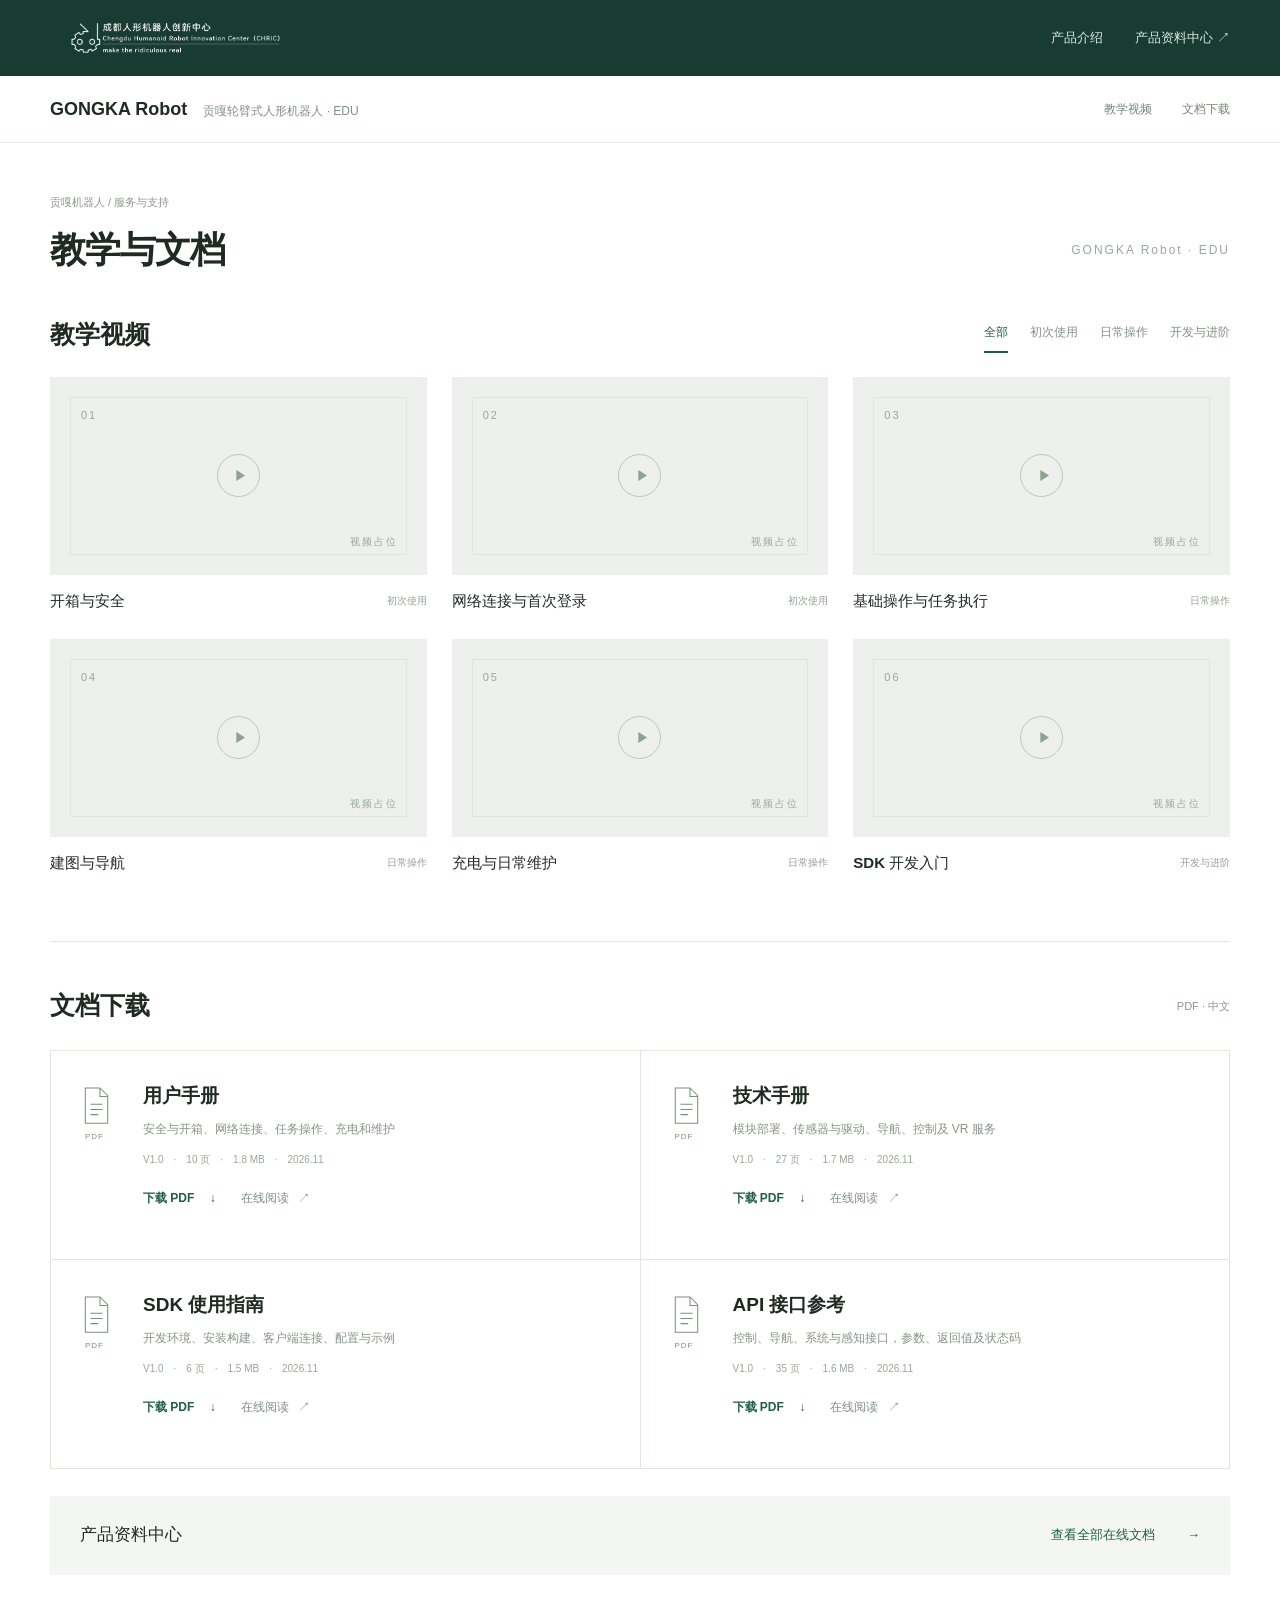
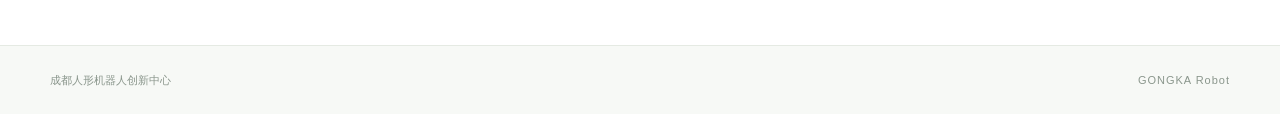
==== 贡嘎产品页-教学与文档.html @ 60c29781 "Publish GONGKA Robot product documentation and PDF manuals" ====
<!doctype html><html lang="zh-CN"><head><meta charset="utf-8"><meta name="viewport" content="width=device-width,initial-scale=1"><title>GONGKA Robot · 教学与文档</title><meta name="description" content="贡嘎机器人教学视频、用户手册、技术手册、SDK 使用指南和 API 接口参考。"><style>
*{box-sizing:border-box}html{scroll-behavior:smooth;scroll-padding-top:100px}body{margin:0;background:#fff;color:#202a25;font:14px/1.7 -apple-system,BlinkMacSystemFont,"PingFang SC","Microsoft YaHei",sans-serif}a{color:inherit;text-decoration:none}button{font:inherit}a:focus-visible,button:focus-visible{outline:2px solid #24856a;outline-offset:5px}.header{height:76px;background:#183c31;display:flex;align-items:center;justify-content:space-between;padding:0 max(32px,calc((100vw - 1180px)/2));gap:24px}.logo{display:block;width:255px;height:47px;object-fit:contain}.header-links{display:flex;gap:32px;color:#dae6df;font-size:13px}.header-links a:hover{color:white}.product-bar{border-bottom:1px solid #e6ebe7;height:67px;display:flex;align-items:center;justify-content:space-between;padding:0 max(32px,calc((100vw - 1180px)/2));gap:24px}.product-name{display:flex;align-items:baseline;gap:16px;font-size:18px;font-weight:650}.product-name small{font-size:12px;font-weight:400;color:#819087}.section-links{display:flex;gap:30px;font-size:12px;color:#77847b}.section-links a:hover{color:#18654d}main{max-width:1180px;margin:0 auto;padding:50px 0 0}.breadcrumb{font-size:11px;color:#8c9890;margin-bottom:14px}.page-heading{display:flex;align-items:center;justify-content:space-between;margin-bottom:42px}.page-heading h1{font-size:36px;line-height:1.35;font-weight:650;letter-spacing:-1px;margin:0}.page-heading span{font-size:12px;letter-spacing:2px;color:#9ca69f}.section-head{display:flex;align-items:center;justify-content:space-between;gap:20px;margin-bottom:23px}.section-head h2{font-size:25px;font-weight:600;line-height:1.5;margin:0}.filters{display:flex;gap:22px}.filters button{color:#819087;border:0;border-bottom:2px solid transparent;padding:5px 0 8px;background:none;cursor:pointer;font-size:12px}.filters button.active{color:#205d45;border-color:#205d45}.videos{display:grid;grid-template-columns:repeat(3,minmax(0,1fr));gap:26px 25px}.video-frame{aspect-ratio:16/8.4;background:#edf0ed;position:relative;display:flex;align-items:center;justify-content:center;overflow:hidden}.video-frame:before{content:'';position:absolute;inset:20px;border:1px solid #dfe5df}.video-index{position:absolute;top:29px;left:31px;font-size:11px;letter-spacing:2px;color:#9aa79d}.play{width:43px;height:43px;border:1px solid #bcc8bd;border-radius:50%;display:flex;align-items:center;justify-content:center}.play svg{width:19px;height:19px;fill:#8da28f;margin-left:3px}.placeholder{position:absolute;bottom:25px;right:29px;color:#99a69c;font-size:10px;letter-spacing:2px}.video-meta{display:flex;align-items:center;justify-content:space-between;gap:8px;padding-top:13px}.video-meta h3{font-size:15px;font-weight:550;margin:0}.video-meta>span{font-size:10px;color:#939e96;white-space:nowrap}.video-card[hidden]{display:none}.documents{margin-top:66px;padding-top:45px;border-top:1px solid #e2e8e2}.documents .section-head{margin-bottom:25px}.documents .section-head>span{font-size:11px;color:#8a978c}.doc-grid{display:grid;grid-template-columns:1fr 1fr;border-top:1px solid #e0e7df;border-left:1px solid #e0e7df}.doc-card{display:flex;gap:23px;min-height:209px;padding:31px 30px;border-bottom:1px solid #e0e7df;border-right:1px solid #e0e7df}.doc-icon{flex:0 0 39px;width:39px;color:#7b9381;padding-top:4px}.doc-icon svg{display:block;width:31px;height:40px;fill:none;stroke:#77927c;stroke-width:1.2}.doc-icon>span{font-size:8px;letter-spacing:1px;display:block;margin:4px 0 0 4px}.doc-detail{min-width:0}.doc-detail h3{font-size:19px;line-height:1.5;font-weight:600;margin:0 0 9px}.doc-detail p{font-size:12px;color:#87938a;margin:0 0 11px}.doc-meta{font-size:10px;color:#9aa69d;display:flex;align-items:center;gap:10px}.doc-links{display:flex;gap:25px;margin-top:20px;font-size:12px}.download{color:#215e45;font-weight:600}.download span{margin-left:12px}.read{color:#7f8e83}.read span{margin-left:6px}.doc-links a:hover{text-decoration:underline;text-underline-offset:5px}.online-entry{margin:27px 0 70px;display:flex;align-items:center;justify-content:space-between;background:#f3f6f2;padding:25px 30px;gap:20px}.online-entry h2{font-size:17px;font-weight:550;margin:0}.online-entry>a{font-size:13px;color:#205f45}.online-entry>a span{margin-left:28px}.footer{background:#f7f9f6;border-top:1px solid #e5eae3;padding:25px max(32px,calc((100vw - 1180px)/2));display:flex;justify-content:space-between;color:#8a968c;font-size:11px}.footer span:last-child{letter-spacing:1px}@media(max-width:1240px){main{padding-left:32px;padding-right:32px}.doc-card{padding:26px 24px;gap:17px}}@media(max-width:760px){.header{padding:0 20px;height:65px}.logo{width:205px;height:40px}.header-links{gap:16px;font-size:11px}.header-links a:first-child{display:none}.product-bar{padding:0 20px;height:64px}.product-name{font-size:16px;gap:10px}.product-name small{display:none}.section-links{gap:16px;font-size:11px}main{padding:30px 20px 0}.page-heading{margin-bottom:30px}.page-heading h1{font-size:28px}.page-heading>span{display:none}.section-head{align-items:flex-start;flex-direction:column;gap:11px}.section-head h2{font-size:23px}.filters{gap:23px}.videos{grid-template-columns:1fr 1fr;gap:22px 15px}.video-frame:before{inset:10px}.video-index{top:16px;left:18px;font-size:9px}.placeholder{bottom:14px;right:16px;font-size:8px;letter-spacing:1px}.play{width:33px;height:33px}.play svg{width:15px;height:15px}.video-meta{display:block;padding-top:9px}.video-meta h3{font-size:12px}.video-meta>span{font-size:9px}.documents{margin-top:40px;padding-top:30px}.documents .section-head{flex-direction:row;align-items:center}.doc-grid{grid-template-columns:1fr}.doc-card{min-height:190px;padding:25px 22px;gap:22px}.doc-detail h3{font-size:18px}.doc-detail p{font-size:11px}.doc-meta{gap:8px}.online-entry{padding:23px 22px;margin-bottom:40px}.online-entry h2{font-size:15px}.online-entry>a{font-size:11px}.online-entry>a span{margin-left:12px}.footer{padding:22px 20px;font-size:10px}.footer span:last-child{display:none}}
</style></head><body><header class="header"><img class="logo" src="assets/company-logo.png" alt="成都人形机器人创新中心"><nav class="header-links" aria-label="官网导航"><a href="index.html#intro">产品介绍</a><a href="index.html">产品资料中心 ↗</a></nav></header><div class="product-bar"><div class="product-name">GONGKA Robot<small>贡嘎轮臂式人形机器人 · EDU</small></div><nav class="section-links" aria-label="本页导航"><a href="#videos">教学视频</a><a href="#documents">文档下载</a></nav></div><main><div class="breadcrumb">贡嘎机器人 / 服务与支持</div><div class="page-heading"><h1>教学与文档</h1><span>GONGKA Robot · EDU</span></div><section id="videos"><div class="section-head"><h2>教学视频</h2><div class="filters" aria-label="视频分类"><button type="button" class="active" data-filter="全部" aria-pressed="true">全部</button><button type="button" data-filter="初次使用" aria-pressed="false">初次使用</button><button type="button" data-filter="日常操作" aria-pressed="false">日常操作</button><button type="button" data-filter="开发与进阶" aria-pressed="false">开发与进阶</button></div></div><div class="videos"><article class="video-card" data-category="初次使用"><div class="video-frame" role="img" aria-label="开箱与安全，视频占位"><span class="video-index">01</span><span class="play" aria-hidden="true"><svg viewBox="0 0 24 24"><path d="M8 5l11 7-11 7z"/></svg></span><span class="placeholder">视频占位</span></div><div class="video-meta"><h3>开箱与安全</h3><span>初次使用</span></div></article><article class="video-card" data-category="初次使用"><div class="video-frame" role="img" aria-label="网络连接与首次登录，视频占位"><span class="video-index">02</span><span class="play" aria-hidden="true"><svg viewBox="0 0 24 24"><path d="M8 5l11 7-11 7z"/></svg></span><span class="placeholder">视频占位</span></div><div class="video-meta"><h3>网络连接与首次登录</h3><span>初次使用</span></div></article><article class="video-card" data-category="日常操作"><div class="video-frame" role="img" aria-label="基础操作与任务执行，视频占位"><span class="video-index">03</span><span class="play" aria-hidden="true"><svg viewBox="0 0 24 24"><path d="M8 5l11 7-11 7z"/></svg></span><span class="placeholder">视频占位</span></div><div class="video-meta"><h3>基础操作与任务执行</h3><span>日常操作</span></div></article><article class="video-card" data-category="日常操作"><div class="video-frame" role="img" aria-label="建图与导航，视频占位"><span class="video-index">04</span><span class="play" aria-hidden="true"><svg viewBox="0 0 24 24"><path d="M8 5l11 7-11 7z"/></svg></span><span class="placeholder">视频占位</span></div><div class="video-meta"><h3>建图与导航</h3><span>日常操作</span></div></article><article class="video-card" data-category="日常操作"><div class="video-frame" role="img" aria-label="充电与日常维护，视频占位"><span class="video-index">05</span><span class="play" aria-hidden="true"><svg viewBox="0 0 24 24"><path d="M8 5l11 7-11 7z"/></svg></span><span class="placeholder">视频占位</span></div><div class="video-meta"><h3>充电与日常维护</h3><span>日常操作</span></div></article><article class="video-card" data-category="开发与进阶"><div class="video-frame" role="img" aria-label="SDK 开发入门，视频占位"><span class="video-index">06</span><span class="play" aria-hidden="true"><svg viewBox="0 0 24 24"><path d="M8 5l11 7-11 7z"/></svg></span><span class="placeholder">视频占位</span></div><div class="video-meta"><h3>SDK 开发入门</h3><span>开发与进阶</span></div></article></div></section><section class="documents" id="documents"><div class="section-head"><h2>文档下载</h2><span>PDF · 中文</span></div><div class="doc-grid"><article class="doc-card"><div class="doc-icon" aria-hidden="true"><svg viewBox="0 0 36 44"><path d="M5 1h17l9 9v32H5zM22 1v10h9M11 20h14M11 26h14M11 32h9"/></svg><span>PDF</span></div><div class="doc-detail"><h3>用户手册</h3><p>安全与开箱、网络连接、任务操作、充电和维护</p><div class="doc-meta">V1.0<span>·</span>10 页<span>·</span>1.8 MB<span>·</span>2026.11</div><div class="doc-links"><a class="download" href="PDF/GONGKA Robot 用户手册.pdf" download>下载 PDF <span aria-hidden="true">↓</span></a><a class="read" href="index.html#manual">在线阅读 <span aria-hidden="true">↗</span></a></div></div></article><article class="doc-card"><div class="doc-icon" aria-hidden="true"><svg viewBox="0 0 36 44"><path d="M5 1h17l9 9v32H5zM22 1v10h9M11 20h14M11 26h14M11 32h9"/></svg><span>PDF</span></div><div class="doc-detail"><h3>技术手册</h3><p>模块部署、传感器与驱动、导航、控制及 VR 服务</p><div class="doc-meta">V1.0<span>·</span>27 页<span>·</span>1.7 MB<span>·</span>2026.11</div><div class="doc-links"><a class="download" href="PDF/GONGKA Robot 技术手册.pdf" download>下载 PDF <span aria-hidden="true">↓</span></a><a class="read" href="index.html#technical">在线阅读 <span aria-hidden="true">↗</span></a></div></div></article><article class="doc-card"><div class="doc-icon" aria-hidden="true"><svg viewBox="0 0 36 44"><path d="M5 1h17l9 9v32H5zM22 1v10h9M11 20h14M11 26h14M11 32h9"/></svg><span>PDF</span></div><div class="doc-detail"><h3>SDK 使用指南</h3><p>开发环境、安装构建、客户端连接、配置与示例</p><div class="doc-meta">V1.0<span>·</span>6 页<span>·</span>1.5 MB<span>·</span>2026.11</div><div class="doc-links"><a class="download" href="PDF/GONGKA Robot SDK 使用指南.pdf" download>下载 PDF <span aria-hidden="true">↓</span></a><a class="read" href="index.html#sdk">在线阅读 <span aria-hidden="true">↗</span></a></div></div></article><article class="doc-card"><div class="doc-icon" aria-hidden="true"><svg viewBox="0 0 36 44"><path d="M5 1h17l9 9v32H5zM22 1v10h9M11 20h14M11 26h14M11 32h9"/></svg><span>PDF</span></div><div class="doc-detail"><h3>API 接口参考</h3><p>控制、导航、系统与感知接口，参数、返回值及状态码</p><div class="doc-meta">V1.0<span>·</span>35 页<span>·</span>1.6 MB<span>·</span>2026.11</div><div class="doc-links"><a class="download" href="PDF/GONGKA Robot API 接口参考.pdf" download>下载 PDF <span aria-hidden="true">↓</span></a><a class="read" href="index.html#api">在线阅读 <span aria-hidden="true">↗</span></a></div></div></article></div></section><section class="online-entry"><h2>产品资料中心</h2><a href="index.html">查看全部在线文档 <span aria-hidden="true">→</span></a></section></main><footer class="footer"><span>成都人形机器人创新中心</span><span>GONGKA Robot</span></footer><script>document.querySelectorAll('[data-filter]').forEach(button=>button.addEventListener('click',()=>{const selected=button.dataset.filter;document.querySelectorAll('[data-filter]').forEach(b=>{const active=b===button;b.classList.toggle('active',active);b.setAttribute('aria-pressed',String(active));});document.querySelectorAll('.video-card').forEach(card=>card.hidden=selected!=='全部'&&card.dataset.category!==selected);}));</script></body></html>
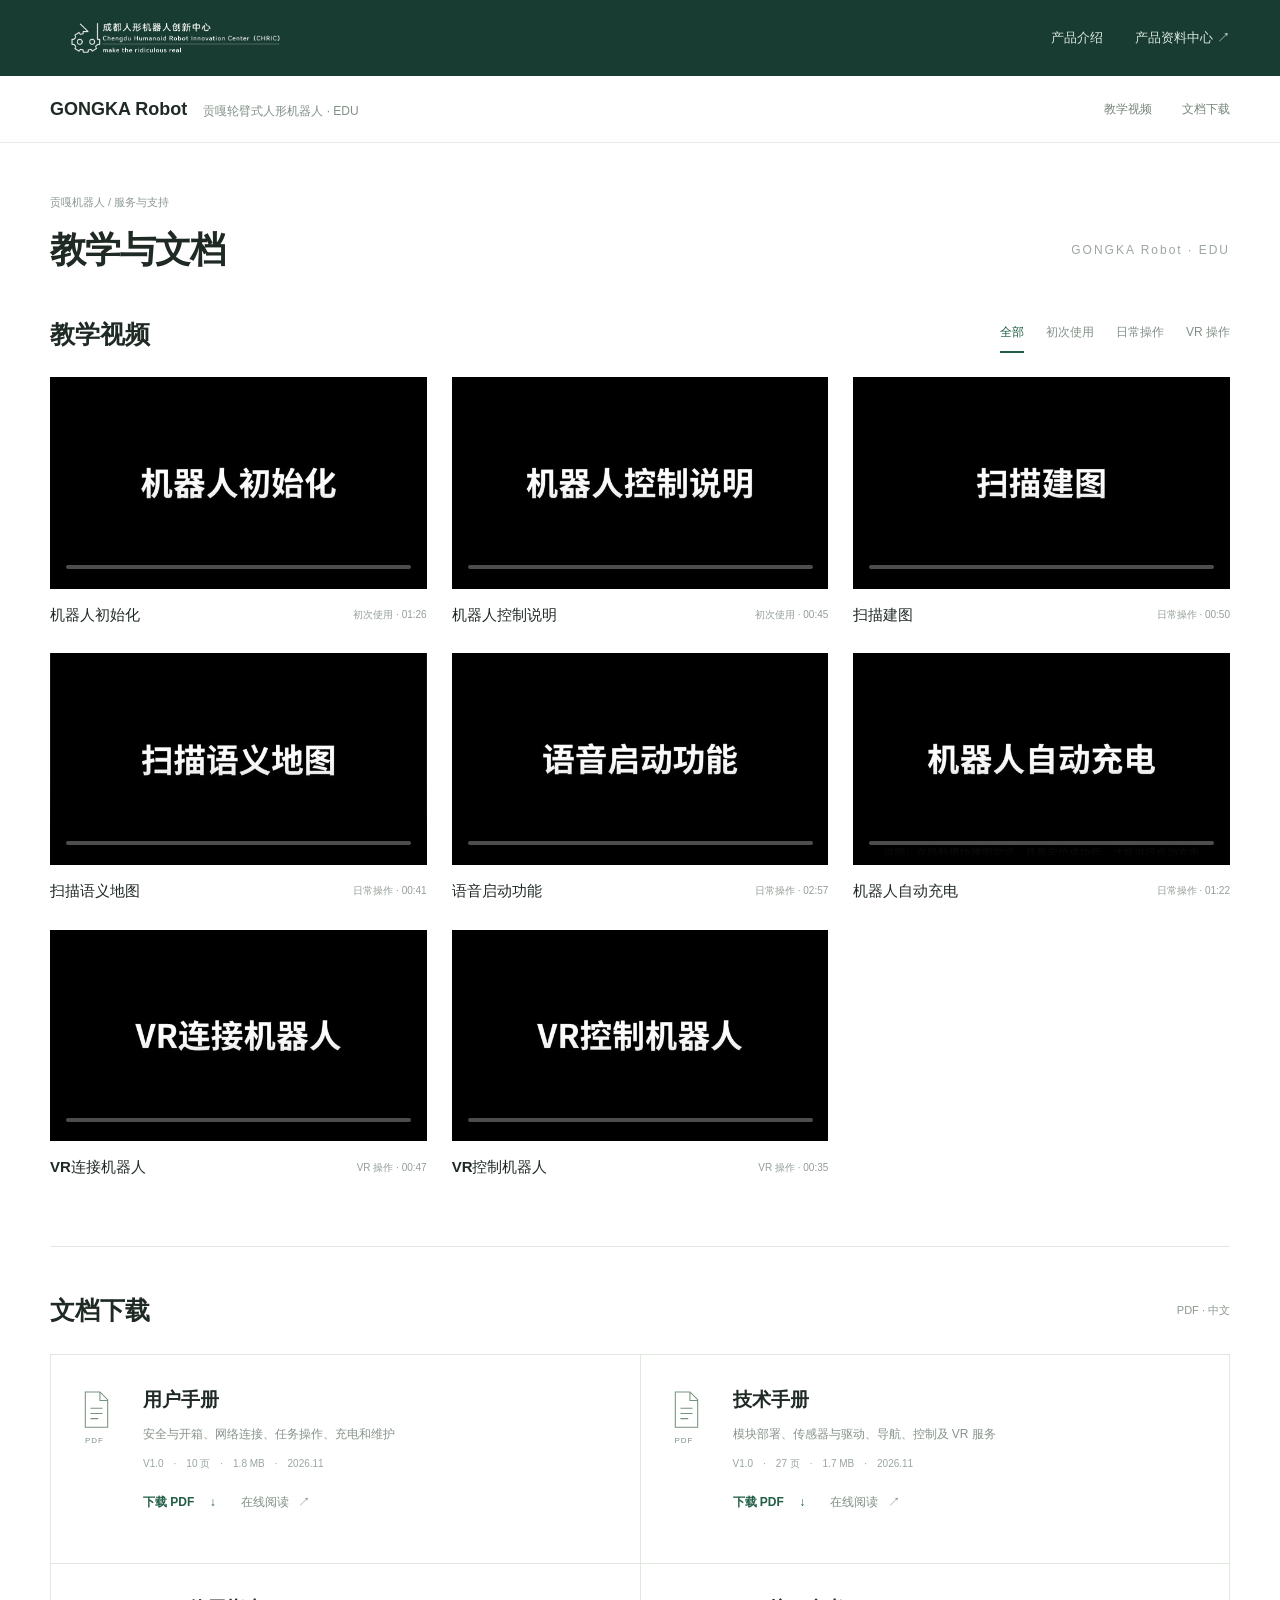
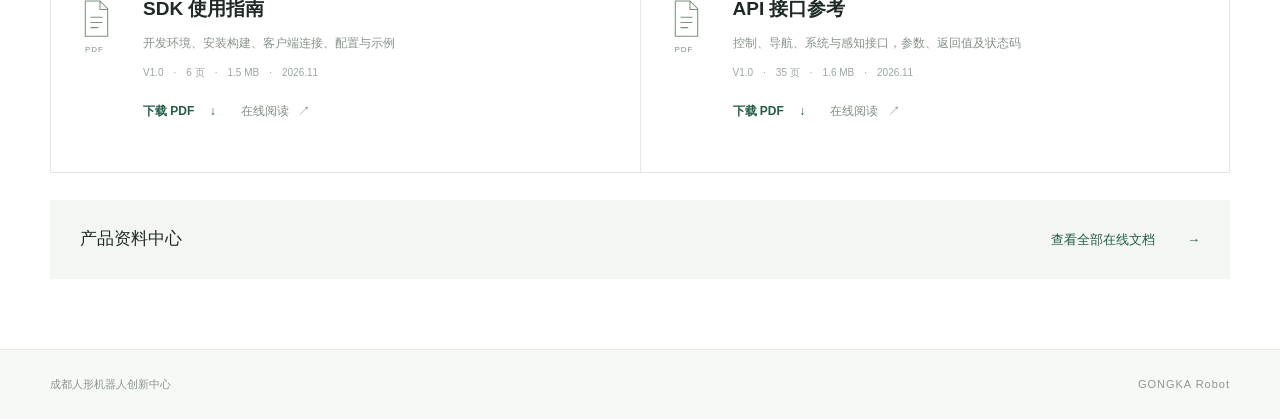
==== commit 7208d1d8: "Publish Gongka teaching videos with first-frame title covers" ====
--- a/贡嘎产品页-教学与文档.html
+++ b/贡嘎产品页-教学与文档.html
@@ -1,3 +1,3 @@
 <!doctype html><html lang="zh-CN"><head><meta charset="utf-8"><meta name="viewport" content="width=device-width,initial-scale=1"><title>GONGKA Robot · 教学与文档</title><meta name="description" content="贡嘎机器人教学视频、用户手册、技术手册、SDK 使用指南和 API 接口参考。"><style>
 *{box-sizing:border-box}html{scroll-behavior:smooth;scroll-padding-top:100px}body{margin:0;background:#fff;color:#202a25;font:14px/1.7 -apple-system,BlinkMacSystemFont,"PingFang SC","Microsoft YaHei",sans-serif}a{color:inherit;text-decoration:none}button{font:inherit}a:focus-visible,button:focus-visible{outline:2px solid #24856a;outline-offset:5px}.header{height:76px;background:#183c31;display:flex;align-items:center;justify-content:space-between;padding:0 max(32px,calc((100vw - 1180px)/2));gap:24px}.logo{display:block;width:255px;height:47px;object-fit:contain}.header-links{display:flex;gap:32px;color:#dae6df;font-size:13px}.header-links a:hover{color:white}.product-bar{border-bottom:1px solid #e6ebe7;height:67px;display:flex;align-items:center;justify-content:space-between;padding:0 max(32px,calc((100vw - 1180px)/2));gap:24px}.product-name{display:flex;align-items:baseline;gap:16px;font-size:18px;font-weight:650}.product-name small{font-size:12px;font-weight:400;color:#819087}.section-links{display:flex;gap:30px;font-size:12px;color:#77847b}.section-links a:hover{color:#18654d}main{max-width:1180px;margin:0 auto;padding:50px 0 0}.breadcrumb{font-size:11px;color:#8c9890;margin-bottom:14px}.page-heading{display:flex;align-items:center;justify-content:space-between;margin-bottom:42px}.page-heading h1{font-size:36px;line-height:1.35;font-weight:650;letter-spacing:-1px;margin:0}.page-heading span{font-size:12px;letter-spacing:2px;color:#9ca69f}.section-head{display:flex;align-items:center;justify-content:space-between;gap:20px;margin-bottom:23px}.section-head h2{font-size:25px;font-weight:600;line-height:1.5;margin:0}.filters{display:flex;gap:22px}.filters button{color:#819087;border:0;border-bottom:2px solid transparent;padding:5px 0 8px;background:none;cursor:pointer;font-size:12px}.filters button.active{color:#205d45;border-color:#205d45}.videos{display:grid;grid-template-columns:repeat(3,minmax(0,1fr));gap:26px 25px}.video-frame{aspect-ratio:16/8.4;background:#edf0ed;position:relative;display:flex;align-items:center;justify-content:center;overflow:hidden}.video-frame:before{content:'';position:absolute;inset:20px;border:1px solid #dfe5df}.video-index{position:absolute;top:29px;left:31px;font-size:11px;letter-spacing:2px;color:#9aa79d}.play{width:43px;height:43px;border:1px solid #bcc8bd;border-radius:50%;display:flex;align-items:center;justify-content:center}.play svg{width:19px;height:19px;fill:#8da28f;margin-left:3px}.placeholder{position:absolute;bottom:25px;right:29px;color:#99a69c;font-size:10px;letter-spacing:2px}.video-meta{display:flex;align-items:center;justify-content:space-between;gap:8px;padding-top:13px}.video-meta h3{font-size:15px;font-weight:550;margin:0}.video-meta>span{font-size:10px;color:#939e96;white-space:nowrap}.video-card[hidden]{display:none}.documents{margin-top:66px;padding-top:45px;border-top:1px solid #e2e8e2}.documents .section-head{margin-bottom:25px}.documents .section-head>span{font-size:11px;color:#8a978c}.doc-grid{display:grid;grid-template-columns:1fr 1fr;border-top:1px solid #e0e7df;border-left:1px solid #e0e7df}.doc-card{display:flex;gap:23px;min-height:209px;padding:31px 30px;border-bottom:1px solid #e0e7df;border-right:1px solid #e0e7df}.doc-icon{flex:0 0 39px;width:39px;color:#7b9381;padding-top:4px}.doc-icon svg{display:block;width:31px;height:40px;fill:none;stroke:#77927c;stroke-width:1.2}.doc-icon>span{font-size:8px;letter-spacing:1px;display:block;margin:4px 0 0 4px}.doc-detail{min-width:0}.doc-detail h3{font-size:19px;line-height:1.5;font-weight:600;margin:0 0 9px}.doc-detail p{font-size:12px;color:#87938a;margin:0 0 11px}.doc-meta{font-size:10px;color:#9aa69d;display:flex;align-items:center;gap:10px}.doc-links{display:flex;gap:25px;margin-top:20px;font-size:12px}.download{color:#215e45;font-weight:600}.download span{margin-left:12px}.read{color:#7f8e83}.read span{margin-left:6px}.doc-links a:hover{text-decoration:underline;text-underline-offset:5px}.online-entry{margin:27px 0 70px;display:flex;align-items:center;justify-content:space-between;background:#f3f6f2;padding:25px 30px;gap:20px}.online-entry h2{font-size:17px;font-weight:550;margin:0}.online-entry>a{font-size:13px;color:#205f45}.online-entry>a span{margin-left:28px}.footer{background:#f7f9f6;border-top:1px solid #e5eae3;padding:25px max(32px,calc((100vw - 1180px)/2));display:flex;justify-content:space-between;color:#8a968c;font-size:11px}.footer span:last-child{letter-spacing:1px}@media(max-width:1240px){main{padding-left:32px;padding-right:32px}.doc-card{padding:26px 24px;gap:17px}}@media(max-width:760px){.header{padding:0 20px;height:65px}.logo{width:205px;height:40px}.header-links{gap:16px;font-size:11px}.header-links a:first-child{display:none}.product-bar{padding:0 20px;height:64px}.product-name{font-size:16px;gap:10px}.product-name small{display:none}.section-links{gap:16px;font-size:11px}main{padding:30px 20px 0}.page-heading{margin-bottom:30px}.page-heading h1{font-size:28px}.page-heading>span{display:none}.section-head{align-items:flex-start;flex-direction:column;gap:11px}.section-head h2{font-size:23px}.filters{gap:23px}.videos{grid-template-columns:1fr 1fr;gap:22px 15px}.video-frame:before{inset:10px}.video-index{top:16px;left:18px;font-size:9px}.placeholder{bottom:14px;right:16px;font-size:8px;letter-spacing:1px}.play{width:33px;height:33px}.play svg{width:15px;height:15px}.video-meta{display:block;padding-top:9px}.video-meta h3{font-size:12px}.video-meta>span{font-size:9px}.documents{margin-top:40px;padding-top:30px}.documents .section-head{flex-direction:row;align-items:center}.doc-grid{grid-template-columns:1fr}.doc-card{min-height:190px;padding:25px 22px;gap:22px}.doc-detail h3{font-size:18px}.doc-detail p{font-size:11px}.doc-meta{gap:8px}.online-entry{padding:23px 22px;margin-bottom:40px}.online-entry h2{font-size:15px}.online-entry>a{font-size:11px}.online-entry>a span{margin-left:12px}.footer{padding:22px 20px;font-size:10px}.footer span:last-child{display:none}}
-</style></head><body><header class="header"><img class="logo" src="assets/company-logo.png" alt="成都人形机器人创新中心"><nav class="header-links" aria-label="官网导航"><a href="index.html#intro">产品介绍</a><a href="index.html">产品资料中心 ↗</a></nav></header><div class="product-bar"><div class="product-name">GONGKA Robot<small>贡嘎轮臂式人形机器人 · EDU</small></div><nav class="section-links" aria-label="本页导航"><a href="#videos">教学视频</a><a href="#documents">文档下载</a></nav></div><main><div class="breadcrumb">贡嘎机器人 / 服务与支持</div><div class="page-heading"><h1>教学与文档</h1><span>GONGKA Robot · EDU</span></div><section id="videos"><div class="section-head"><h2>教学视频</h2><div class="filters" aria-label="视频分类"><button type="button" class="active" data-filter="全部" aria-pressed="true">全部</button><button type="button" data-filter="初次使用" aria-pressed="false">初次使用</button><button type="button" data-filter="日常操作" aria-pressed="false">日常操作</button><button type="button" data-filter="开发与进阶" aria-pressed="false">开发与进阶</button></div></div><div class="videos"><article class="video-card" data-category="初次使用"><div class="video-frame" role="img" aria-label="开箱与安全，视频占位"><span class="video-index">01</span><span class="play" aria-hidden="true"><svg viewBox="0 0 24 24"><path d="M8 5l11 7-11 7z"/></svg></span><span class="placeholder">视频占位</span></div><div class="video-meta"><h3>开箱与安全</h3><span>初次使用</span></div></article><article class="video-card" data-category="初次使用"><div class="video-frame" role="img" aria-label="网络连接与首次登录，视频占位"><span class="video-index">02</span><span class="play" aria-hidden="true"><svg viewBox="0 0 24 24"><path d="M8 5l11 7-11 7z"/></svg></span><span class="placeholder">视频占位</span></div><div class="video-meta"><h3>网络连接与首次登录</h3><span>初次使用</span></div></article><article class="video-card" data-category="日常操作"><div class="video-frame" role="img" aria-label="基础操作与任务执行，视频占位"><span class="video-index">03</span><span class="play" aria-hidden="true"><svg viewBox="0 0 24 24"><path d="M8 5l11 7-11 7z"/></svg></span><span class="placeholder">视频占位</span></div><div class="video-meta"><h3>基础操作与任务执行</h3><span>日常操作</span></div></article><article class="video-card" data-category="日常操作"><div class="video-frame" role="img" aria-label="建图与导航，视频占位"><span class="video-index">04</span><span class="play" aria-hidden="true"><svg viewBox="0 0 24 24"><path d="M8 5l11 7-11 7z"/></svg></span><span class="placeholder">视频占位</span></div><div class="video-meta"><h3>建图与导航</h3><span>日常操作</span></div></article><article class="video-card" data-category="日常操作"><div class="video-frame" role="img" aria-label="充电与日常维护，视频占位"><span class="video-index">05</span><span class="play" aria-hidden="true"><svg viewBox="0 0 24 24"><path d="M8 5l11 7-11 7z"/></svg></span><span class="placeholder">视频占位</span></div><div class="video-meta"><h3>充电与日常维护</h3><span>日常操作</span></div></article><article class="video-card" data-category="开发与进阶"><div class="video-frame" role="img" aria-label="SDK 开发入门，视频占位"><span class="video-index">06</span><span class="play" aria-hidden="true"><svg viewBox="0 0 24 24"><path d="M8 5l11 7-11 7z"/></svg></span><span class="placeholder">视频占位</span></div><div class="video-meta"><h3>SDK 开发入门</h3><span>开发与进阶</span></div></article></div></section><section class="documents" id="documents"><div class="section-head"><h2>文档下载</h2><span>PDF · 中文</span></div><div class="doc-grid"><article class="doc-card"><div class="doc-icon" aria-hidden="true"><svg viewBox="0 0 36 44"><path d="M5 1h17l9 9v32H5zM22 1v10h9M11 20h14M11 26h14M11 32h9"/></svg><span>PDF</span></div><div class="doc-detail"><h3>用户手册</h3><p>安全与开箱、网络连接、任务操作、充电和维护</p><div class="doc-meta">V1.0<span>·</span>10 页<span>·</span>1.8 MB<span>·</span>2026.11</div><div class="doc-links"><a class="download" href="PDF/GONGKA Robot 用户手册.pdf" download>下载 PDF <span aria-hidden="true">↓</span></a><a class="read" href="index.html#manual">在线阅读 <span aria-hidden="true">↗</span></a></div></div></article><article class="doc-card"><div class="doc-icon" aria-hidden="true"><svg viewBox="0 0 36 44"><path d="M5 1h17l9 9v32H5zM22 1v10h9M11 20h14M11 26h14M11 32h9"/></svg><span>PDF</span></div><div class="doc-detail"><h3>技术手册</h3><p>模块部署、传感器与驱动、导航、控制及 VR 服务</p><div class="doc-meta">V1.0<span>·</span>27 页<span>·</span>1.7 MB<span>·</span>2026.11</div><div class="doc-links"><a class="download" href="PDF/GONGKA Robot 技术手册.pdf" download>下载 PDF <span aria-hidden="true">↓</span></a><a class="read" href="index.html#technical">在线阅读 <span aria-hidden="true">↗</span></a></div></div></article><article class="doc-card"><div class="doc-icon" aria-hidden="true"><svg viewBox="0 0 36 44"><path d="M5 1h17l9 9v32H5zM22 1v10h9M11 20h14M11 26h14M11 32h9"/></svg><span>PDF</span></div><div class="doc-detail"><h3>SDK 使用指南</h3><p>开发环境、安装构建、客户端连接、配置与示例</p><div class="doc-meta">V1.0<span>·</span>6 页<span>·</span>1.5 MB<span>·</span>2026.11</div><div class="doc-links"><a class="download" href="PDF/GONGKA Robot SDK 使用指南.pdf" download>下载 PDF <span aria-hidden="true">↓</span></a><a class="read" href="index.html#sdk">在线阅读 <span aria-hidden="true">↗</span></a></div></div></article><article class="doc-card"><div class="doc-icon" aria-hidden="true"><svg viewBox="0 0 36 44"><path d="M5 1h17l9 9v32H5zM22 1v10h9M11 20h14M11 26h14M11 32h9"/></svg><span>PDF</span></div><div class="doc-detail"><h3>API 接口参考</h3><p>控制、导航、系统与感知接口，参数、返回值及状态码</p><div class="doc-meta">V1.0<span>·</span>35 页<span>·</span>1.6 MB<span>·</span>2026.11</div><div class="doc-links"><a class="download" href="PDF/GONGKA Robot API 接口参考.pdf" download>下载 PDF <span aria-hidden="true">↓</span></a><a class="read" href="index.html#api">在线阅读 <span aria-hidden="true">↗</span></a></div></div></article></div></section><section class="online-entry"><h2>产品资料中心</h2><a href="index.html">查看全部在线文档 <span aria-hidden="true">→</span></a></section></main><footer class="footer"><span>成都人形机器人创新中心</span><span>GONGKA Robot</span></footer><script>document.querySelectorAll('[data-filter]').forEach(button=>button.addEventListener('click',()=>{const selected=button.dataset.filter;document.querySelectorAll('[data-filter]').forEach(b=>{const active=b===button;b.classList.toggle('active',active);b.setAttribute('aria-pressed',String(active));});document.querySelectorAll('.video-card').forEach(card=>card.hidden=selected!=='全部'&&card.dataset.category!==selected);}));</script></body></html>+.video-frame{aspect-ratio:16/9;background:#101713}.video-frame:before{display:none}.video-frame video{width:100%;height:100%;object-fit:contain;display:block}@media(max-width:480px){.videos{grid-template-columns:1fr}}</style></head><body><header class="header"><img class="logo" src="assets/company-logo.png" alt="成都人形机器人创新中心"><nav class="header-links" aria-label="官网导航"><a href="index.html#gongka-edu/intro">产品介绍</a><a href="index.html">产品资料中心 ↗</a></nav></header><div class="product-bar"><div class="product-name">GONGKA Robot<small>贡嘎轮臂式人形机器人 · EDU</small></div><nav class="section-links" aria-label="本页导航"><a href="#videos">教学视频</a><a href="#documents">文档下载</a></nav></div><main><div class="breadcrumb">贡嘎机器人 / 服务与支持</div><div class="page-heading"><h1>教学与文档</h1><span>GONGKA Robot · EDU</span></div><section id="videos"><div class="section-head"><h2>教学视频</h2><div class="filters" aria-label="视频分类"><button type="button" class="active" data-filter="全部" aria-pressed="true">全部</button><button type="button" data-filter="初次使用" aria-pressed="false">初次使用</button><button type="button" data-filter="日常操作" aria-pressed="false">日常操作</button><button type="button" data-filter="VR 操作" aria-pressed="false">VR 操作</button></div></div><div class="videos"><article class="video-card" id="video-guide-1" data-category="初次使用"><div class="video-frame"><video controls playsinline preload="none" poster="assets/videos/gongka/guide-1.jpg" aria-label="机器人初始化"><source src="assets/videos/gongka/guide-1.mp4" type="video/mp4">您的浏览器不支持视频播放。<a href="assets/videos/gongka/guide-1.mp4">下载视频</a></video></div><div class="video-meta"><h3>机器人初始化</h3><span>初次使用 · 01:26</span></div></article><article class="video-card" id="video-guide-2" data-category="初次使用"><div class="video-frame"><video controls playsinline preload="none" poster="assets/videos/gongka/guide-2.jpg" aria-label="机器人控制说明"><source src="assets/videos/gongka/guide-2.mp4" type="video/mp4">您的浏览器不支持视频播放。<a href="assets/videos/gongka/guide-2.mp4">下载视频</a></video></div><div class="video-meta"><h3>机器人控制说明</h3><span>初次使用 · 00:45</span></div></article><article class="video-card" id="video-guide-3" data-category="日常操作"><div class="video-frame"><video controls playsinline preload="none" poster="assets/videos/gongka/guide-3.jpg" aria-label="扫描建图"><source src="assets/videos/gongka/guide-3.mp4" type="video/mp4">您的浏览器不支持视频播放。<a href="assets/videos/gongka/guide-3.mp4">下载视频</a></video></div><div class="video-meta"><h3>扫描建图</h3><span>日常操作 · 00:50</span></div></article><article class="video-card" id="video-guide-4" data-category="日常操作"><div class="video-frame"><video controls playsinline preload="none" poster="assets/videos/gongka/guide-4.jpg" aria-label="扫描语义地图"><source src="assets/videos/gongka/guide-4.mp4" type="video/mp4">您的浏览器不支持视频播放。<a href="assets/videos/gongka/guide-4.mp4">下载视频</a></video></div><div class="video-meta"><h3>扫描语义地图</h3><span>日常操作 · 00:41</span></div></article><article class="video-card" id="video-guide-5" data-category="日常操作"><div class="video-frame"><video controls playsinline preload="none" poster="assets/videos/gongka/guide-5.jpg" aria-label="语音启动功能"><source src="assets/videos/gongka/guide-5.mp4" type="video/mp4">您的浏览器不支持视频播放。<a href="assets/videos/gongka/guide-5.mp4">下载视频</a></video></div><div class="video-meta"><h3>语音启动功能</h3><span>日常操作 · 02:57</span></div></article><article class="video-card" id="video-guide-6" data-category="日常操作"><div class="video-frame"><video controls playsinline preload="none" poster="assets/videos/gongka/guide-6.jpg" aria-label="机器人自动充电"><source src="assets/videos/gongka/guide-6.mp4" type="video/mp4">您的浏览器不支持视频播放。<a href="assets/videos/gongka/guide-6.mp4">下载视频</a></video></div><div class="video-meta"><h3>机器人自动充电</h3><span>日常操作 · 01:22</span></div></article><article class="video-card" id="video-guide-7" data-category="VR 操作"><div class="video-frame"><video controls playsinline preload="none" poster="assets/videos/gongka/guide-7.jpg" aria-label="VR连接机器人"><source src="assets/videos/gongka/guide-7.mp4" type="video/mp4">您的浏览器不支持视频播放。<a href="assets/videos/gongka/guide-7.mp4">下载视频</a></video></div><div class="video-meta"><h3>VR连接机器人</h3><span>VR 操作 · 00:47</span></div></article><article class="video-card" id="video-guide-8" data-category="VR 操作"><div class="video-frame"><video controls playsinline preload="none" poster="assets/videos/gongka/guide-8.jpg" aria-label="VR控制机器人"><source src="assets/videos/gongka/guide-8.mp4" type="video/mp4">您的浏览器不支持视频播放。<a href="assets/videos/gongka/guide-8.mp4">下载视频</a></video></div><div class="video-meta"><h3>VR控制机器人</h3><span>VR 操作 · 00:35</span></div></article></div></section><section class="documents" id="documents"><div class="section-head"><h2>文档下载</h2><span>PDF · 中文</span></div><div class="doc-grid"><article class="doc-card"><div class="doc-icon" aria-hidden="true"><svg viewBox="0 0 36 44"><path d="M5 1h17l9 9v32H5zM22 1v10h9M11 20h14M11 26h14M11 32h9"/></svg><span>PDF</span></div><div class="doc-detail"><h3>用户手册</h3><p>安全与开箱、网络连接、任务操作、充电和维护</p><div class="doc-meta">V1.0<span>·</span>10 页<span>·</span>1.8 MB<span>·</span>2026.11</div><div class="doc-links"><a class="download" href="PDF/GONGKA Robot 用户手册.pdf" download>下载 PDF <span aria-hidden="true">↓</span></a><a class="read" href="index.html#gongka-edu/manual">在线阅读 <span aria-hidden="true">↗</span></a></div></div></article><article class="doc-card"><div class="doc-icon" aria-hidden="true"><svg viewBox="0 0 36 44"><path d="M5 1h17l9 9v32H5zM22 1v10h9M11 20h14M11 26h14M11 32h9"/></svg><span>PDF</span></div><div class="doc-detail"><h3>技术手册</h3><p>模块部署、传感器与驱动、导航、控制及 VR 服务</p><div class="doc-meta">V1.0<span>·</span>27 页<span>·</span>1.7 MB<span>·</span>2026.11</div><div class="doc-links"><a class="download" href="PDF/GONGKA Robot 技术手册.pdf" download>下载 PDF <span aria-hidden="true">↓</span></a><a class="read" href="index.html#gongka-edu/technical">在线阅读 <span aria-hidden="true">↗</span></a></div></div></article><article class="doc-card"><div class="doc-icon" aria-hidden="true"><svg viewBox="0 0 36 44"><path d="M5 1h17l9 9v32H5zM22 1v10h9M11 20h14M11 26h14M11 32h9"/></svg><span>PDF</span></div><div class="doc-detail"><h3>SDK 使用指南</h3><p>开发环境、安装构建、客户端连接、配置与示例</p><div class="doc-meta">V1.0<span>·</span>6 页<span>·</span>1.5 MB<span>·</span>2026.11</div><div class="doc-links"><a class="download" href="PDF/GONGKA Robot SDK 使用指南.pdf" download>下载 PDF <span aria-hidden="true">↓</span></a><a class="read" href="index.html#gongka-edu/sdk">在线阅读 <span aria-hidden="true">↗</span></a></div></div></article><article class="doc-card"><div class="doc-icon" aria-hidden="true"><svg viewBox="0 0 36 44"><path d="M5 1h17l9 9v32H5zM22 1v10h9M11 20h14M11 26h14M11 32h9"/></svg><span>PDF</span></div><div class="doc-detail"><h3>API 接口参考</h3><p>控制、导航、系统与感知接口，参数、返回值及状态码</p><div class="doc-meta">V1.0<span>·</span>35 页<span>·</span>1.6 MB<span>·</span>2026.11</div><div class="doc-links"><a class="download" href="PDF/GONGKA Robot API 接口参考.pdf" download>下载 PDF <span aria-hidden="true">↓</span></a><a class="read" href="index.html#gongka-edu/api">在线阅读 <span aria-hidden="true">↗</span></a></div></div></article></div></section><section class="online-entry"><h2>产品资料中心</h2><a href="index.html#gongka-edu/intro">查看全部在线文档 <span aria-hidden="true">→</span></a></section></main><footer class="footer"><span>成都人形机器人创新中心</span><span>GONGKA Robot</span></footer><script>document.querySelectorAll('[data-filter]').forEach(button=>button.addEventListener('click',()=>{const selected=button.dataset.filter;document.querySelectorAll('[data-filter]').forEach(b=>{const active=b===button;b.classList.toggle('active',active);b.setAttribute('aria-pressed',String(active));});document.querySelectorAll('.video-card').forEach(card=>card.hidden=selected!=='全部'&&card.dataset.category!==selected);}));document.querySelectorAll("video").forEach(video=>video.addEventListener("play",()=>document.querySelectorAll("video").forEach(other=>{if(other!==video)other.pause();})));document.querySelectorAll("[data-filter]").forEach(button=>button.addEventListener("click",()=>document.querySelectorAll(".video-card[hidden] video").forEach(video=>video.pause())));</script></body></html>
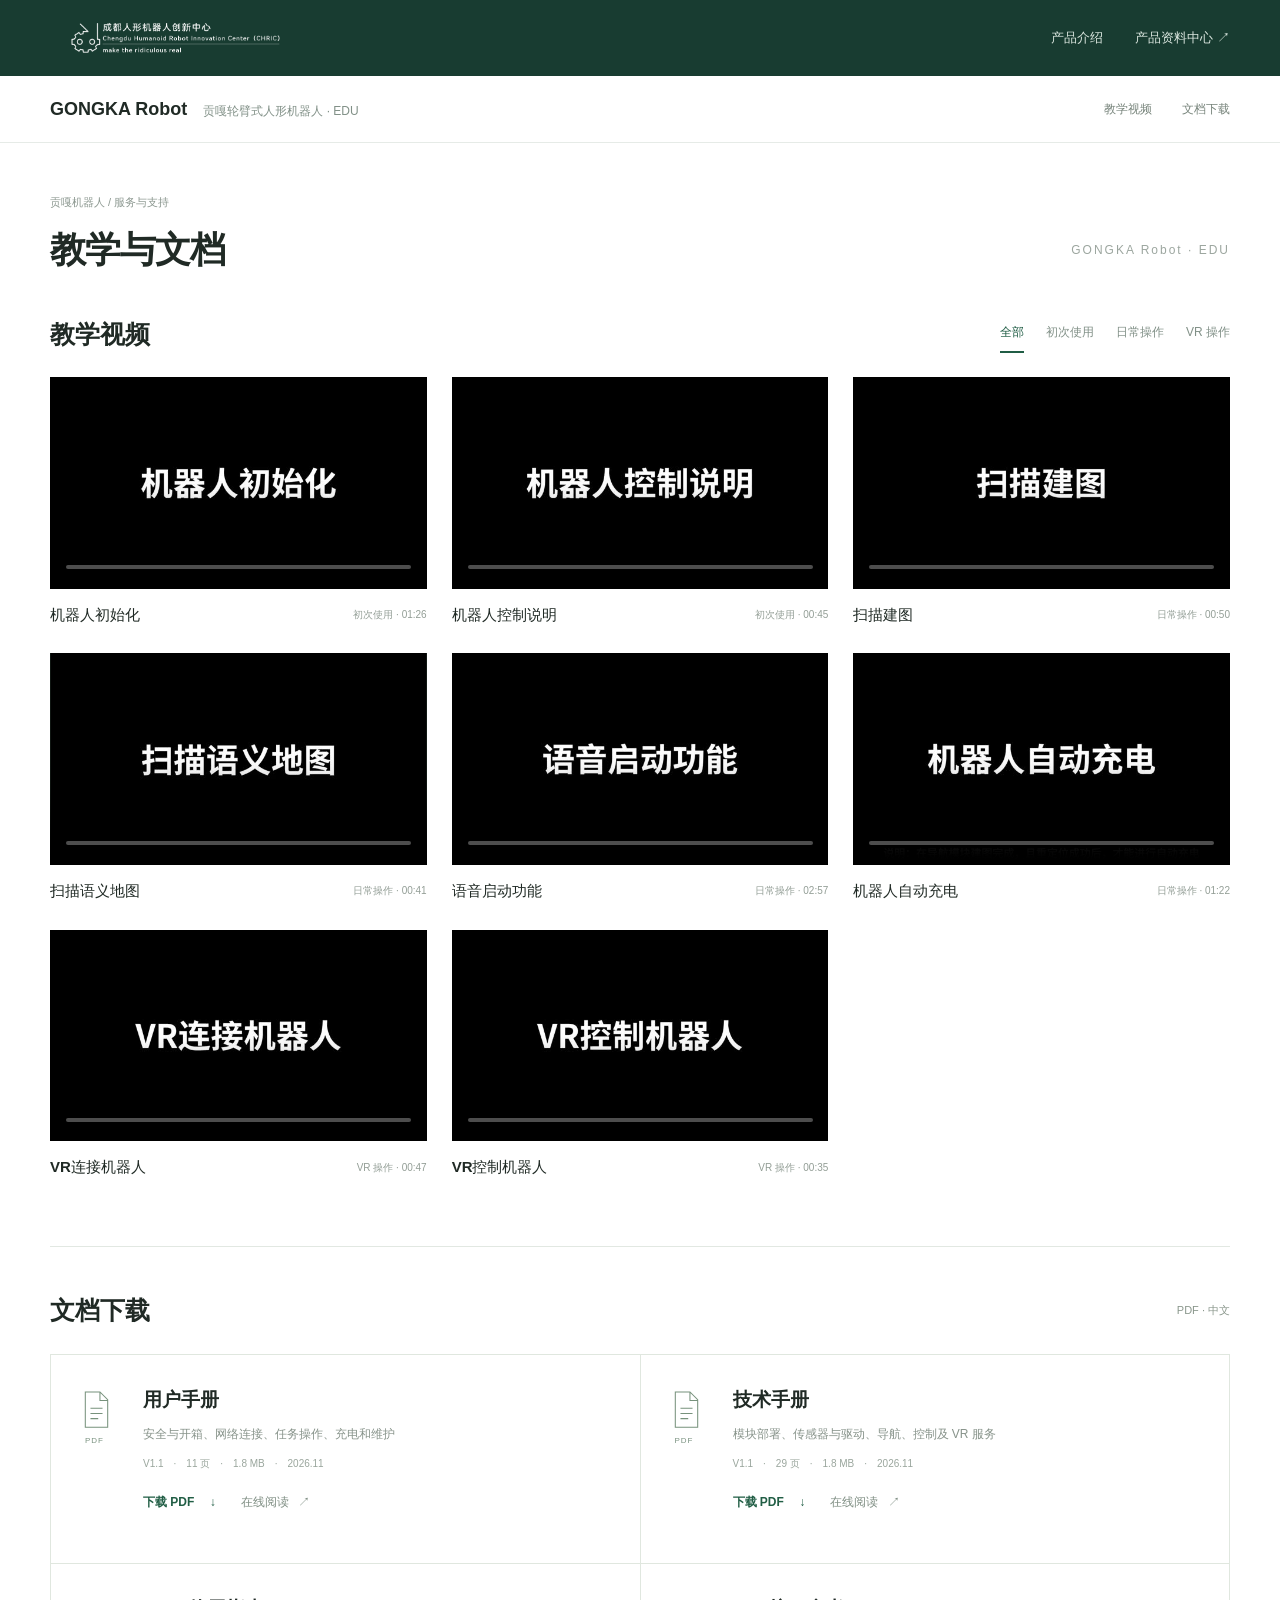
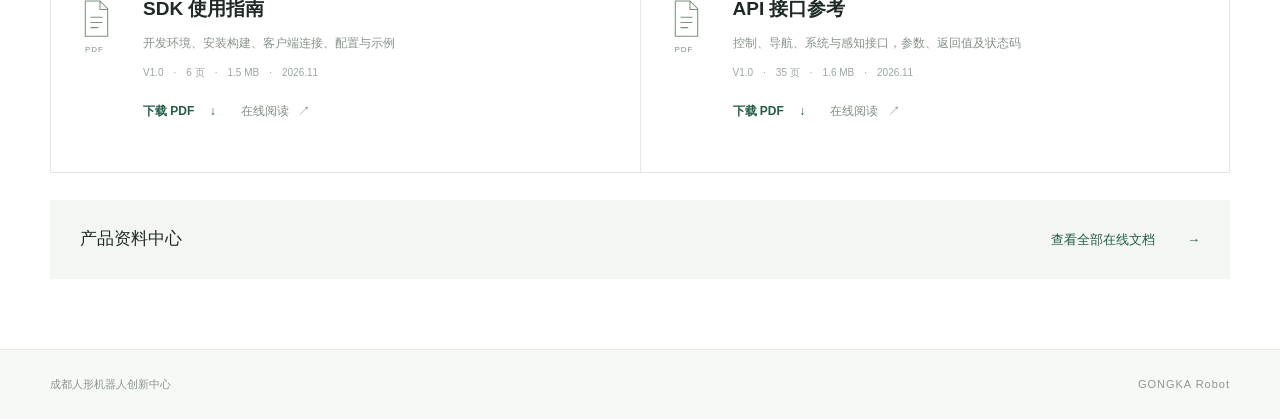
==== commit 22776017: "Update Gongka packing list, calibration fixture and hardware labels" ====
--- a/贡嘎产品页-教学与文档.html
+++ b/贡嘎产品页-教学与文档.html
@@ -1,3 +1,5 @@
-<!doctype html><html lang="zh-CN"><head><meta charset="utf-8"><meta name="viewport" content="width=device-width,initial-scale=1"><title>GONGKA Robot · 教学与文档</title><meta name="description" content="贡嘎机器人教学视频、用户手册、技术手册、SDK 使用指南和 API 接口参考。"><style>
+<!DOCTYPE html>
+
+<html lang="zh-CN"><head><meta charset="utf-8"/><meta content="width=device-width,initial-scale=1" name="viewport"/><title>GONGKA Robot · 教学与文档</title><meta content="贡嘎机器人教学视频、用户手册、技术手册、SDK 使用指南和 API 接口参考。" name="description"/><style>
 *{box-sizing:border-box}html{scroll-behavior:smooth;scroll-padding-top:100px}body{margin:0;background:#fff;color:#202a25;font:14px/1.7 -apple-system,BlinkMacSystemFont,"PingFang SC","Microsoft YaHei",sans-serif}a{color:inherit;text-decoration:none}button{font:inherit}a:focus-visible,button:focus-visible{outline:2px solid #24856a;outline-offset:5px}.header{height:76px;background:#183c31;display:flex;align-items:center;justify-content:space-between;padding:0 max(32px,calc((100vw - 1180px)/2));gap:24px}.logo{display:block;width:255px;height:47px;object-fit:contain}.header-links{display:flex;gap:32px;color:#dae6df;font-size:13px}.header-links a:hover{color:white}.product-bar{border-bottom:1px solid #e6ebe7;height:67px;display:flex;align-items:center;justify-content:space-between;padding:0 max(32px,calc((100vw - 1180px)/2));gap:24px}.product-name{display:flex;align-items:baseline;gap:16px;font-size:18px;font-weight:650}.product-name small{font-size:12px;font-weight:400;color:#819087}.section-links{display:flex;gap:30px;font-size:12px;color:#77847b}.section-links a:hover{color:#18654d}main{max-width:1180px;margin:0 auto;padding:50px 0 0}.breadcrumb{font-size:11px;color:#8c9890;margin-bottom:14px}.page-heading{display:flex;align-items:center;justify-content:space-between;margin-bottom:42px}.page-heading h1{font-size:36px;line-height:1.35;font-weight:650;letter-spacing:-1px;margin:0}.page-heading span{font-size:12px;letter-spacing:2px;color:#9ca69f}.section-head{display:flex;align-items:center;justify-content:space-between;gap:20px;margin-bottom:23px}.section-head h2{font-size:25px;font-weight:600;line-height:1.5;margin:0}.filters{display:flex;gap:22px}.filters button{color:#819087;border:0;border-bottom:2px solid transparent;padding:5px 0 8px;background:none;cursor:pointer;font-size:12px}.filters button.active{color:#205d45;border-color:#205d45}.videos{display:grid;grid-template-columns:repeat(3,minmax(0,1fr));gap:26px 25px}.video-frame{aspect-ratio:16/8.4;background:#edf0ed;position:relative;display:flex;align-items:center;justify-content:center;overflow:hidden}.video-frame:before{content:'';position:absolute;inset:20px;border:1px solid #dfe5df}.video-index{position:absolute;top:29px;left:31px;font-size:11px;letter-spacing:2px;color:#9aa79d}.play{width:43px;height:43px;border:1px solid #bcc8bd;border-radius:50%;display:flex;align-items:center;justify-content:center}.play svg{width:19px;height:19px;fill:#8da28f;margin-left:3px}.placeholder{position:absolute;bottom:25px;right:29px;color:#99a69c;font-size:10px;letter-spacing:2px}.video-meta{display:flex;align-items:center;justify-content:space-between;gap:8px;padding-top:13px}.video-meta h3{font-size:15px;font-weight:550;margin:0}.video-meta>span{font-size:10px;color:#939e96;white-space:nowrap}.video-card[hidden]{display:none}.documents{margin-top:66px;padding-top:45px;border-top:1px solid #e2e8e2}.documents .section-head{margin-bottom:25px}.documents .section-head>span{font-size:11px;color:#8a978c}.doc-grid{display:grid;grid-template-columns:1fr 1fr;border-top:1px solid #e0e7df;border-left:1px solid #e0e7df}.doc-card{display:flex;gap:23px;min-height:209px;padding:31px 30px;border-bottom:1px solid #e0e7df;border-right:1px solid #e0e7df}.doc-icon{flex:0 0 39px;width:39px;color:#7b9381;padding-top:4px}.doc-icon svg{display:block;width:31px;height:40px;fill:none;stroke:#77927c;stroke-width:1.2}.doc-icon>span{font-size:8px;letter-spacing:1px;display:block;margin:4px 0 0 4px}.doc-detail{min-width:0}.doc-detail h3{font-size:19px;line-height:1.5;font-weight:600;margin:0 0 9px}.doc-detail p{font-size:12px;color:#87938a;margin:0 0 11px}.doc-meta{font-size:10px;color:#9aa69d;display:flex;align-items:center;gap:10px}.doc-links{display:flex;gap:25px;margin-top:20px;font-size:12px}.download{color:#215e45;font-weight:600}.download span{margin-left:12px}.read{color:#7f8e83}.read span{margin-left:6px}.doc-links a:hover{text-decoration:underline;text-underline-offset:5px}.online-entry{margin:27px 0 70px;display:flex;align-items:center;justify-content:space-between;background:#f3f6f2;padding:25px 30px;gap:20px}.online-entry h2{font-size:17px;font-weight:550;margin:0}.online-entry>a{font-size:13px;color:#205f45}.online-entry>a span{margin-left:28px}.footer{background:#f7f9f6;border-top:1px solid #e5eae3;padding:25px max(32px,calc((100vw - 1180px)/2));display:flex;justify-content:space-between;color:#8a968c;font-size:11px}.footer span:last-child{letter-spacing:1px}@media(max-width:1240px){main{padding-left:32px;padding-right:32px}.doc-card{padding:26px 24px;gap:17px}}@media(max-width:760px){.header{padding:0 20px;height:65px}.logo{width:205px;height:40px}.header-links{gap:16px;font-size:11px}.header-links a:first-child{display:none}.product-bar{padding:0 20px;height:64px}.product-name{font-size:16px;gap:10px}.product-name small{display:none}.section-links{gap:16px;font-size:11px}main{padding:30px 20px 0}.page-heading{margin-bottom:30px}.page-heading h1{font-size:28px}.page-heading>span{display:none}.section-head{align-items:flex-start;flex-direction:column;gap:11px}.section-head h2{font-size:23px}.filters{gap:23px}.videos{grid-template-columns:1fr 1fr;gap:22px 15px}.video-frame:before{inset:10px}.video-index{top:16px;left:18px;font-size:9px}.placeholder{bottom:14px;right:16px;font-size:8px;letter-spacing:1px}.play{width:33px;height:33px}.play svg{width:15px;height:15px}.video-meta{display:block;padding-top:9px}.video-meta h3{font-size:12px}.video-meta>span{font-size:9px}.documents{margin-top:40px;padding-top:30px}.documents .section-head{flex-direction:row;align-items:center}.doc-grid{grid-template-columns:1fr}.doc-card{min-height:190px;padding:25px 22px;gap:22px}.doc-detail h3{font-size:18px}.doc-detail p{font-size:11px}.doc-meta{gap:8px}.online-entry{padding:23px 22px;margin-bottom:40px}.online-entry h2{font-size:15px}.online-entry>a{font-size:11px}.online-entry>a span{margin-left:12px}.footer{padding:22px 20px;font-size:10px}.footer span:last-child{display:none}}
-.video-frame{aspect-ratio:16/9;background:#101713}.video-frame:before{display:none}.video-frame video{width:100%;height:100%;object-fit:contain;display:block}@media(max-width:480px){.videos{grid-template-columns:1fr}}</style></head><body><header class="header"><img class="logo" src="assets/company-logo.png" alt="成都人形机器人创新中心"><nav class="header-links" aria-label="官网导航"><a href="index.html#gongka-edu/intro">产品介绍</a><a href="index.html">产品资料中心 ↗</a></nav></header><div class="product-bar"><div class="product-name">GONGKA Robot<small>贡嘎轮臂式人形机器人 · EDU</small></div><nav class="section-links" aria-label="本页导航"><a href="#videos">教学视频</a><a href="#documents">文档下载</a></nav></div><main><div class="breadcrumb">贡嘎机器人 / 服务与支持</div><div class="page-heading"><h1>教学与文档</h1><span>GONGKA Robot · EDU</span></div><section id="videos"><div class="section-head"><h2>教学视频</h2><div class="filters" aria-label="视频分类"><button type="button" class="active" data-filter="全部" aria-pressed="true">全部</button><button type="button" data-filter="初次使用" aria-pressed="false">初次使用</button><button type="button" data-filter="日常操作" aria-pressed="false">日常操作</button><button type="button" data-filter="VR 操作" aria-pressed="false">VR 操作</button></div></div><div class="videos"><article class="video-card" id="video-guide-1" data-category="初次使用"><div class="video-frame"><video controls playsinline preload="none" poster="assets/videos/gongka/guide-1.jpg" aria-label="机器人初始化"><source src="assets/videos/gongka/guide-1.mp4" type="video/mp4">您的浏览器不支持视频播放。<a href="assets/videos/gongka/guide-1.mp4">下载视频</a></video></div><div class="video-meta"><h3>机器人初始化</h3><span>初次使用 · 01:26</span></div></article><article class="video-card" id="video-guide-2" data-category="初次使用"><div class="video-frame"><video controls playsinline preload="none" poster="assets/videos/gongka/guide-2.jpg" aria-label="机器人控制说明"><source src="assets/videos/gongka/guide-2.mp4" type="video/mp4">您的浏览器不支持视频播放。<a href="assets/videos/gongka/guide-2.mp4">下载视频</a></video></div><div class="video-meta"><h3>机器人控制说明</h3><span>初次使用 · 00:45</span></div></article><article class="video-card" id="video-guide-3" data-category="日常操作"><div class="video-frame"><video controls playsinline preload="none" poster="assets/videos/gongka/guide-3.jpg" aria-label="扫描建图"><source src="assets/videos/gongka/guide-3.mp4" type="video/mp4">您的浏览器不支持视频播放。<a href="assets/videos/gongka/guide-3.mp4">下载视频</a></video></div><div class="video-meta"><h3>扫描建图</h3><span>日常操作 · 00:50</span></div></article><article class="video-card" id="video-guide-4" data-category="日常操作"><div class="video-frame"><video controls playsinline preload="none" poster="assets/videos/gongka/guide-4.jpg" aria-label="扫描语义地图"><source src="assets/videos/gongka/guide-4.mp4" type="video/mp4">您的浏览器不支持视频播放。<a href="assets/videos/gongka/guide-4.mp4">下载视频</a></video></div><div class="video-meta"><h3>扫描语义地图</h3><span>日常操作 · 00:41</span></div></article><article class="video-card" id="video-guide-5" data-category="日常操作"><div class="video-frame"><video controls playsinline preload="none" poster="assets/videos/gongka/guide-5.jpg" aria-label="语音启动功能"><source src="assets/videos/gongka/guide-5.mp4" type="video/mp4">您的浏览器不支持视频播放。<a href="assets/videos/gongka/guide-5.mp4">下载视频</a></video></div><div class="video-meta"><h3>语音启动功能</h3><span>日常操作 · 02:57</span></div></article><article class="video-card" id="video-guide-6" data-category="日常操作"><div class="video-frame"><video controls playsinline preload="none" poster="assets/videos/gongka/guide-6.jpg" aria-label="机器人自动充电"><source src="assets/videos/gongka/guide-6.mp4" type="video/mp4">您的浏览器不支持视频播放。<a href="assets/videos/gongka/guide-6.mp4">下载视频</a></video></div><div class="video-meta"><h3>机器人自动充电</h3><span>日常操作 · 01:22</span></div></article><article class="video-card" id="video-guide-7" data-category="VR 操作"><div class="video-frame"><video controls playsinline preload="none" poster="assets/videos/gongka/guide-7.jpg" aria-label="VR连接机器人"><source src="assets/videos/gongka/guide-7.mp4" type="video/mp4">您的浏览器不支持视频播放。<a href="assets/videos/gongka/guide-7.mp4">下载视频</a></video></div><div class="video-meta"><h3>VR连接机器人</h3><span>VR 操作 · 00:47</span></div></article><article class="video-card" id="video-guide-8" data-category="VR 操作"><div class="video-frame"><video controls playsinline preload="none" poster="assets/videos/gongka/guide-8.jpg" aria-label="VR控制机器人"><source src="assets/videos/gongka/guide-8.mp4" type="video/mp4">您的浏览器不支持视频播放。<a href="assets/videos/gongka/guide-8.mp4">下载视频</a></video></div><div class="video-meta"><h3>VR控制机器人</h3><span>VR 操作 · 00:35</span></div></article></div></section><section class="documents" id="documents"><div class="section-head"><h2>文档下载</h2><span>PDF · 中文</span></div><div class="doc-grid"><article class="doc-card"><div class="doc-icon" aria-hidden="true"><svg viewBox="0 0 36 44"><path d="M5 1h17l9 9v32H5zM22 1v10h9M11 20h14M11 26h14M11 32h9"/></svg><span>PDF</span></div><div class="doc-detail"><h3>用户手册</h3><p>安全与开箱、网络连接、任务操作、充电和维护</p><div class="doc-meta">V1.0<span>·</span>10 页<span>·</span>1.8 MB<span>·</span>2026.11</div><div class="doc-links"><a class="download" href="PDF/GONGKA Robot 用户手册.pdf" download>下载 PDF <span aria-hidden="true">↓</span></a><a class="read" href="index.html#gongka-edu/manual">在线阅读 <span aria-hidden="true">↗</span></a></div></div></article><article class="doc-card"><div class="doc-icon" aria-hidden="true"><svg viewBox="0 0 36 44"><path d="M5 1h17l9 9v32H5zM22 1v10h9M11 20h14M11 26h14M11 32h9"/></svg><span>PDF</span></div><div class="doc-detail"><h3>技术手册</h3><p>模块部署、传感器与驱动、导航、控制及 VR 服务</p><div class="doc-meta">V1.0<span>·</span>27 页<span>·</span>1.7 MB<span>·</span>2026.11</div><div class="doc-links"><a class="download" href="PDF/GONGKA Robot 技术手册.pdf" download>下载 PDF <span aria-hidden="true">↓</span></a><a class="read" href="index.html#gongka-edu/technical">在线阅读 <span aria-hidden="true">↗</span></a></div></div></article><article class="doc-card"><div class="doc-icon" aria-hidden="true"><svg viewBox="0 0 36 44"><path d="M5 1h17l9 9v32H5zM22 1v10h9M11 20h14M11 26h14M11 32h9"/></svg><span>PDF</span></div><div class="doc-detail"><h3>SDK 使用指南</h3><p>开发环境、安装构建、客户端连接、配置与示例</p><div class="doc-meta">V1.0<span>·</span>6 页<span>·</span>1.5 MB<span>·</span>2026.11</div><div class="doc-links"><a class="download" href="PDF/GONGKA Robot SDK 使用指南.pdf" download>下载 PDF <span aria-hidden="true">↓</span></a><a class="read" href="index.html#gongka-edu/sdk">在线阅读 <span aria-hidden="true">↗</span></a></div></div></article><article class="doc-card"><div class="doc-icon" aria-hidden="true"><svg viewBox="0 0 36 44"><path d="M5 1h17l9 9v32H5zM22 1v10h9M11 20h14M11 26h14M11 32h9"/></svg><span>PDF</span></div><div class="doc-detail"><h3>API 接口参考</h3><p>控制、导航、系统与感知接口，参数、返回值及状态码</p><div class="doc-meta">V1.0<span>·</span>35 页<span>·</span>1.6 MB<span>·</span>2026.11</div><div class="doc-links"><a class="download" href="PDF/GONGKA Robot API 接口参考.pdf" download>下载 PDF <span aria-hidden="true">↓</span></a><a class="read" href="index.html#gongka-edu/api">在线阅读 <span aria-hidden="true">↗</span></a></div></div></article></div></section><section class="online-entry"><h2>产品资料中心</h2><a href="index.html#gongka-edu/intro">查看全部在线文档 <span aria-hidden="true">→</span></a></section></main><footer class="footer"><span>成都人形机器人创新中心</span><span>GONGKA Robot</span></footer><script>document.querySelectorAll('[data-filter]').forEach(button=>button.addEventListener('click',()=>{const selected=button.dataset.filter;document.querySelectorAll('[data-filter]').forEach(b=>{const active=b===button;b.classList.toggle('active',active);b.setAttribute('aria-pressed',String(active));});document.querySelectorAll('.video-card').forEach(card=>card.hidden=selected!=='全部'&&card.dataset.category!==selected);}));document.querySelectorAll("video").forEach(video=>video.addEventListener("play",()=>document.querySelectorAll("video").forEach(other=>{if(other!==video)other.pause();})));document.querySelectorAll("[data-filter]").forEach(button=>button.addEventListener("click",()=>document.querySelectorAll(".video-card[hidden] video").forEach(video=>video.pause())));</script></body></html>+.video-frame{aspect-ratio:16/9;background:#101713}.video-frame:before{display:none}.video-frame video{width:100%;height:100%;object-fit:contain;display:block}@media(max-width:480px){.videos{grid-template-columns:1fr}}</style></head><body><header class="header"><img alt="成都人形机器人创新中心" class="logo" src="assets/company-logo.png"/><nav aria-label="官网导航" class="header-links"><a href="index.html#gongka-edu/intro">产品介绍</a><a href="index.html">产品资料中心 ↗</a></nav></header><div class="product-bar"><div class="product-name">GONGKA Robot<small>贡嘎轮臂式人形机器人 · EDU</small></div><nav aria-label="本页导航" class="section-links"><a href="#videos">教学视频</a><a href="#documents">文档下载</a></nav></div><main><div class="breadcrumb">贡嘎机器人 / 服务与支持</div><div class="page-heading"><h1>教学与文档</h1><span>GONGKA Robot · EDU</span></div><section id="videos"><div class="section-head"><h2>教学视频</h2><div aria-label="视频分类" class="filters"><button aria-pressed="true" class="active" data-filter="全部" type="button">全部</button><button aria-pressed="false" data-filter="初次使用" type="button">初次使用</button><button aria-pressed="false" data-filter="日常操作" type="button">日常操作</button><button aria-pressed="false" data-filter="VR 操作" type="button">VR 操作</button></div></div><div class="videos"><article class="video-card" data-category="初次使用" id="video-guide-1"><div class="video-frame"><video aria-label="机器人初始化" controls="" playsinline="" poster="assets/videos/gongka/guide-1.jpg" preload="none"><source src="assets/videos/gongka/guide-1.mp4" type="video/mp4"/>您的浏览器不支持视频播放。<a href="assets/videos/gongka/guide-1.mp4">下载视频</a></video></div><div class="video-meta"><h3>机器人初始化</h3><span>初次使用 · 01:26</span></div></article><article class="video-card" data-category="初次使用" id="video-guide-2"><div class="video-frame"><video aria-label="机器人控制说明" controls="" playsinline="" poster="assets/videos/gongka/guide-2.jpg" preload="none"><source src="assets/videos/gongka/guide-2.mp4" type="video/mp4"/>您的浏览器不支持视频播放。<a href="assets/videos/gongka/guide-2.mp4">下载视频</a></video></div><div class="video-meta"><h3>机器人控制说明</h3><span>初次使用 · 00:45</span></div></article><article class="video-card" data-category="日常操作" id="video-guide-3"><div class="video-frame"><video aria-label="扫描建图" controls="" playsinline="" poster="assets/videos/gongka/guide-3.jpg" preload="none"><source src="assets/videos/gongka/guide-3.mp4" type="video/mp4"/>您的浏览器不支持视频播放。<a href="assets/videos/gongka/guide-3.mp4">下载视频</a></video></div><div class="video-meta"><h3>扫描建图</h3><span>日常操作 · 00:50</span></div></article><article class="video-card" data-category="日常操作" id="video-guide-4"><div class="video-frame"><video aria-label="扫描语义地图" controls="" playsinline="" poster="assets/videos/gongka/guide-4.jpg" preload="none"><source src="assets/videos/gongka/guide-4.mp4" type="video/mp4"/>您的浏览器不支持视频播放。<a href="assets/videos/gongka/guide-4.mp4">下载视频</a></video></div><div class="video-meta"><h3>扫描语义地图</h3><span>日常操作 · 00:41</span></div></article><article class="video-card" data-category="日常操作" id="video-guide-5"><div class="video-frame"><video aria-label="语音启动功能" controls="" playsinline="" poster="assets/videos/gongka/guide-5.jpg" preload="none"><source src="assets/videos/gongka/guide-5.mp4" type="video/mp4"/>您的浏览器不支持视频播放。<a href="assets/videos/gongka/guide-5.mp4">下载视频</a></video></div><div class="video-meta"><h3>语音启动功能</h3><span>日常操作 · 02:57</span></div></article><article class="video-card" data-category="日常操作" id="video-guide-6"><div class="video-frame"><video aria-label="机器人自动充电" controls="" playsinline="" poster="assets/videos/gongka/guide-6.jpg" preload="none"><source src="assets/videos/gongka/guide-6.mp4" type="video/mp4"/>您的浏览器不支持视频播放。<a href="assets/videos/gongka/guide-6.mp4">下载视频</a></video></div><div class="video-meta"><h3>机器人自动充电</h3><span>日常操作 · 01:22</span></div></article><article class="video-card" data-category="VR 操作" id="video-guide-7"><div class="video-frame"><video aria-label="VR连接机器人" controls="" playsinline="" poster="assets/videos/gongka/guide-7.jpg" preload="none"><source src="assets/videos/gongka/guide-7.mp4" type="video/mp4"/>您的浏览器不支持视频播放。<a href="assets/videos/gongka/guide-7.mp4">下载视频</a></video></div><div class="video-meta"><h3>VR连接机器人</h3><span>VR 操作 · 00:47</span></div></article><article class="video-card" data-category="VR 操作" id="video-guide-8"><div class="video-frame"><video aria-label="VR控制机器人" controls="" playsinline="" poster="assets/videos/gongka/guide-8.jpg" preload="none"><source src="assets/videos/gongka/guide-8.mp4" type="video/mp4"/>您的浏览器不支持视频播放。<a href="assets/videos/gongka/guide-8.mp4">下载视频</a></video></div><div class="video-meta"><h3>VR控制机器人</h3><span>VR 操作 · 00:35</span></div></article></div></section><section class="documents" id="documents"><div class="section-head"><h2>文档下载</h2><span>PDF · 中文</span></div><div class="doc-grid"><article class="doc-card"><div aria-hidden="true" class="doc-icon"><svg viewbox="0 0 36 44"><path d="M5 1h17l9 9v32H5zM22 1v10h9M11 20h14M11 26h14M11 32h9"></path></svg><span>PDF</span></div><div class="doc-detail"><h3>用户手册</h3><p>安全与开箱、网络连接、任务操作、充电和维护</p><div class="doc-meta">V1.1<span>·</span>11 页<span>·</span>1.8 MB<span>·</span>2026.11</div><div class="doc-links"><a class="download" download="" href="PDF/GONGKA Robot 用户手册.pdf">下载 PDF <span aria-hidden="true">↓</span></a><a class="read" href="index.html#gongka-edu/manual">在线阅读 <span aria-hidden="true">↗</span></a></div></div></article><article class="doc-card"><div aria-hidden="true" class="doc-icon"><svg viewbox="0 0 36 44"><path d="M5 1h17l9 9v32H5zM22 1v10h9M11 20h14M11 26h14M11 32h9"></path></svg><span>PDF</span></div><div class="doc-detail"><h3>技术手册</h3><p>模块部署、传感器与驱动、导航、控制及 VR 服务</p><div class="doc-meta">V1.1<span>·</span>29 页<span>·</span>1.8 MB<span>·</span>2026.11</div><div class="doc-links"><a class="download" download="" href="PDF/GONGKA Robot 技术手册.pdf">下载 PDF <span aria-hidden="true">↓</span></a><a class="read" href="index.html#gongka-edu/technical">在线阅读 <span aria-hidden="true">↗</span></a></div></div></article><article class="doc-card"><div aria-hidden="true" class="doc-icon"><svg viewbox="0 0 36 44"><path d="M5 1h17l9 9v32H5zM22 1v10h9M11 20h14M11 26h14M11 32h9"></path></svg><span>PDF</span></div><div class="doc-detail"><h3>SDK 使用指南</h3><p>开发环境、安装构建、客户端连接、配置与示例</p><div class="doc-meta">V1.0<span>·</span>6 页<span>·</span>1.5 MB<span>·</span>2026.11</div><div class="doc-links"><a class="download" download="" href="PDF/GONGKA Robot SDK 使用指南.pdf">下载 PDF <span aria-hidden="true">↓</span></a><a class="read" href="index.html#gongka-edu/sdk">在线阅读 <span aria-hidden="true">↗</span></a></div></div></article><article class="doc-card"><div aria-hidden="true" class="doc-icon"><svg viewbox="0 0 36 44"><path d="M5 1h17l9 9v32H5zM22 1v10h9M11 20h14M11 26h14M11 32h9"></path></svg><span>PDF</span></div><div class="doc-detail"><h3>API 接口参考</h3><p>控制、导航、系统与感知接口，参数、返回值及状态码</p><div class="doc-meta">V1.0<span>·</span>35 页<span>·</span>1.6 MB<span>·</span>2026.11</div><div class="doc-links"><a class="download" download="" href="PDF/GONGKA Robot API 接口参考.pdf">下载 PDF <span aria-hidden="true">↓</span></a><a class="read" href="index.html#gongka-edu/api">在线阅读 <span aria-hidden="true">↗</span></a></div></div></article></div></section><section class="online-entry"><h2>产品资料中心</h2><a href="index.html#gongka-edu/intro">查看全部在线文档 <span aria-hidden="true">→</span></a></section></main><footer class="footer"><span>成都人形机器人创新中心</span><span>GONGKA Robot</span></footer><script>document.querySelectorAll('[data-filter]').forEach(button=>button.addEventListener('click',()=>{const selected=button.dataset.filter;document.querySelectorAll('[data-filter]').forEach(b=>{const active=b===button;b.classList.toggle('active',active);b.setAttribute('aria-pressed',String(active));});document.querySelectorAll('.video-card').forEach(card=>card.hidden=selected!=='全部'&&card.dataset.category!==selected);}));document.querySelectorAll("video").forEach(video=>video.addEventListener("play",()=>document.querySelectorAll("video").forEach(other=>{if(other!==video)other.pause();})));document.querySelectorAll("[data-filter]").forEach(button=>button.addEventListener("click",()=>document.querySelectorAll(".video-card[hidden] video").forEach(video=>video.pause())));</script></body></html>
